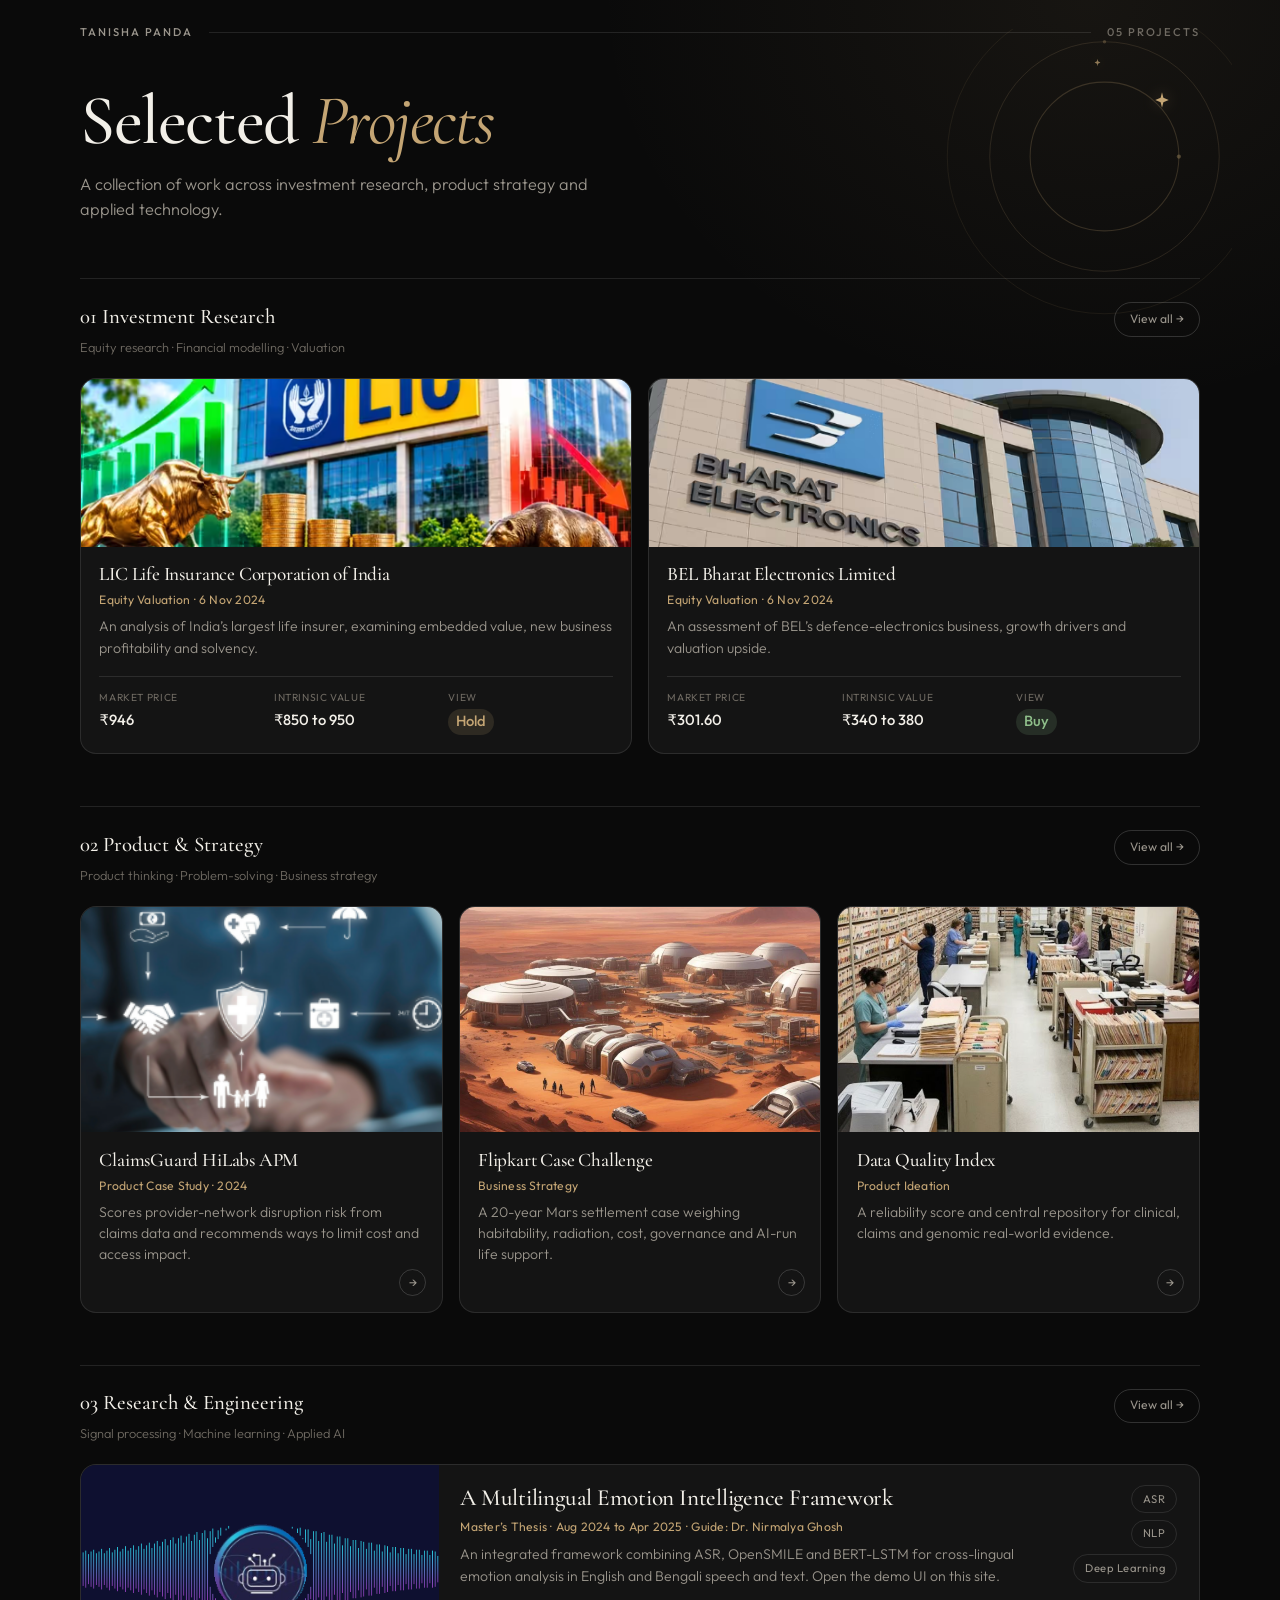
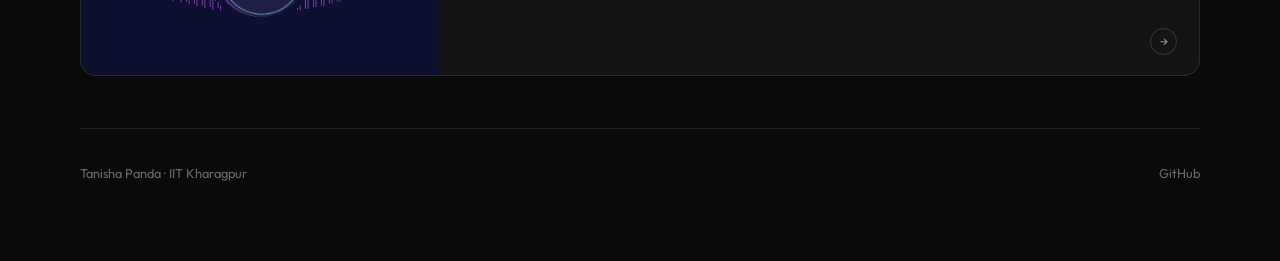
==== index.html @ 68d6434f "Fix Pages folder indexes and expose the emotion demo UI. Co-authored-by: Cursor <cursoragent@cursor." ====
<!DOCTYPE html>
<html lang="en">
<head>
  <meta charset="UTF-8" />
  <meta name="viewport" content="width=device-width, initial-scale=1" />
  <title>Tanisha Panda | Selected Projects</title>
  <meta name="description" content="A collection of work across investment research, product strategy and applied technology." />
  <link rel="preconnect" href="https://fonts.googleapis.com" />
  <link rel="preconnect" href="https://fonts.gstatic.com" crossorigin />
  <link href="https://fonts.googleapis.com/css2?family=Cormorant+Garamond:ital,wght@0,400;0,500;0,600;1,400;1,500&family=Outfit:wght@300;400;500;600&display=swap" rel="stylesheet" />
  <link rel="stylesheet" href="styles.css" />
</head>
<body>
  <div class="page">
    <header class="topbar">
      <a class="brand" href="#top">Tanisha Panda</a>
      <span class="topbar-rule" aria-hidden="true"></span>
      <span class="project-count">05 Projects</span>
    </header>

    <main id="top">
      <section class="hero">
        <div class="orbit-deco" aria-hidden="true">
          <svg class="orbit-rings" viewBox="0 0 320 320" fill="none">
            <circle cx="200" cy="120" r="70" stroke="currentColor" stroke-width="1" opacity="0.22" />
            <circle cx="200" cy="120" r="108" stroke="currentColor" stroke-width="0.9" opacity="0.16" />
            <circle cx="200" cy="120" r="148" stroke="currentColor" stroke-width="0.8" opacity="0.11" />
            <circle cx="270" cy="120" r="2" fill="currentColor" opacity="0.35" />
            <circle cx="200" cy="12" r="1.6" fill="currentColor" opacity="0.28" />
          </svg>
          <svg class="sparkle sparkle-a" viewBox="0 0 24 24" fill="currentColor">
            <path d="M12 1.8L13.85 9.05L21 12L13.85 14.95L12 22.2L10.15 14.95L3 12L10.15 9.05L12 1.8Z" />
          </svg>
          <svg class="sparkle sparkle-b" viewBox="0 0 24 24" fill="currentColor">
            <path d="M12 4L13.2 9.3L18.4 12L13.2 14.7L12 20L10.8 14.7L5.6 12L10.8 9.3L12 4Z" />
          </svg>
        </div>

        <h1>Selected <em>Projects</em></h1>
        <p class="hero-lede">
          A collection of work across investment research, product strategy and applied technology.
        </p>
      </section>

      <!-- 01 Investment Research -->
      <section class="block" id="investment" aria-labelledby="sec-01">
        <div class="block-head">
          <div>
            <p class="block-num" id="sec-01">01 Investment Research</p>
            <p class="block-tags">Equity research · Financial modelling · Valuation</p>
          </div>
          <a class="view-all" href="investment-research/">View all →</a>
        </div>

        <div class="grid-investment">
          <a class="card card-wide" href="investment-research/lic_valuation.pdf">
            <div class="card-media">
              <img src="assets/lic.png" alt="LIC valuation" />
            </div>
            <div class="card-body">
              <h3>LIC Life Insurance Corporation of India</h3>
              <p class="meta">Equity Valuation · 6 Nov 2024</p>
              <p class="desc">
                An analysis of India’s largest life insurer, examining embedded value, new business profitability and solvency.
              </p>
              <dl class="metrics">
                <div>
                  <dt>Market Price</dt>
                  <dd>₹946</dd>
                </div>
                <div>
                  <dt>Intrinsic Value</dt>
                  <dd>₹850 to 950</dd>
                </div>
                <div>
                  <dt>View</dt>
                  <dd class="badge badge-hold">Hold</dd>
                </div>
              </dl>
            </div>
          </a>

          <a class="card card-wide" href="investment-research/Bharat_Electronics_Valuation.pdf">
            <div class="card-media">
              <img src="assets/bel.png" alt="BEL valuation" />
            </div>
            <div class="card-body">
              <h3>BEL Bharat Electronics Limited</h3>
              <p class="meta">Equity Valuation · 6 Nov 2024</p>
              <p class="desc">
                An assessment of BEL’s defence-electronics business, growth drivers and valuation upside.
              </p>
              <dl class="metrics">
                <div>
                  <dt>Market Price</dt>
                  <dd>₹301.60</dd>
                </div>
                <div>
                  <dt>Intrinsic Value</dt>
                  <dd>₹340 to 380</dd>
                </div>
                <div>
                  <dt>View</dt>
                  <dd class="badge badge-buy">Buy</dd>
                </div>
              </dl>
            </div>
          </a>
        </div>
      </section>

      <!-- 02 Product & Strategy -->
      <section class="block" id="product" aria-labelledby="sec-02">
        <div class="block-head">
          <div>
            <p class="block-num" id="sec-02">02 Product &amp; Strategy</p>
            <p class="block-tags">Product thinking · Problem-solving · Business strategy</p>
          </div>
          <a class="view-all" href="presentations/">View all →</a>
        </div>

        <div class="grid-three">
          <a class="card card-stack" href="presentations/20EE38017_HiLabs.pdf">
            <div class="card-media card-media-cover">
              <img src="assets/claimsguard.png" alt="ClaimsGuard" />
            </div>
            <div class="card-body">
              <h3>ClaimsGuard HiLabs APM</h3>
              <p class="meta">Product Case Study · 2024</p>
              <p class="desc">
                Scores provider-network disruption risk from claims data and recommends ways to limit cost and access impact.
              </p>
              <span class="card-arrow" aria-hidden="true">→</span>
            </div>
          </a>

          <a class="card card-stack" href="presentations/20EE38017_flipkart.pdf">
            <div class="card-media card-media-cover">
              <img src="assets/mars.png" alt="Mars settlement case" />
            </div>
            <div class="card-body">
              <h3>Flipkart Case Challenge</h3>
              <p class="meta">Business Strategy</p>
              <p class="desc">
                A 20-year Mars settlement case weighing habitability, radiation, cost, governance and AI-run life support.
              </p>
              <span class="card-arrow" aria-hidden="true">→</span>
            </div>
          </a>

          <a class="card card-stack" href="presentations/Product_Ideation.pdf">
            <div class="card-media card-media-cover">
              <img src="assets/data-quality.png" alt="Data Quality Index" />
            </div>
            <div class="card-body">
              <h3>Data Quality Index</h3>
              <p class="meta">Product Ideation</p>
              <p class="desc">
                A reliability score and central repository for clinical, claims and genomic real-world evidence.
              </p>
              <span class="card-arrow" aria-hidden="true">→</span>
            </div>
          </a>
        </div>
      </section>

      <!-- 03 Research & Engineering -->
      <section class="block" id="research" aria-labelledby="sec-03">
        <div class="block-head">
          <div>
            <p class="block-num" id="sec-03">03 Research &amp; Engineering</p>
            <p class="block-tags">Signal processing · Machine learning · Applied AI</p>
          </div>
          <a class="view-all" href="audio-sentiment-analysis/">View all →</a>
        </div>

        <a class="card card-feature" href="audio-sentiment-analysis/demo/">
          <div class="card-media card-media-cover">
            <img src="assets/emotion.png" alt="Emotion intelligence framework" />
          </div>
          <div class="card-body card-body-feature">
            <div class="feature-copy">
              <h3>A Multilingual Emotion Intelligence Framework</h3>
              <p class="meta">Master’s Thesis · Aug 2024 to Apr 2025 · Guide: Dr. Nirmalya Ghosh</p>
              <p class="desc">
                An integrated framework combining ASR, OpenSMILE and BERT-LSTM for cross-lingual emotion analysis in English and Bengali speech and text. Open the demo UI on this site.
              </p>
            </div>
            <div class="feature-aside">
              <ul class="pills">
                <li>ASR</li>
                <li>NLP</li>
                <li>Deep Learning</li>
              </ul>
              <span class="card-arrow card-arrow-inline" aria-hidden="true">→</span>
            </div>
          </div>
        </a>
      </section>
    </main>

    <footer class="footer">
      <p>Tanisha Panda · IIT Kharagpur</p>
      <a href="https://github.com/Tanisha-io/trex.io" target="_blank" rel="noopener noreferrer">GitHub</a>
    </footer>
  </div>

  <script>
    const observer = new IntersectionObserver(
      (entries) => {
        entries.forEach((entry) => {
          if (entry.isIntersecting) entry.target.classList.add("is-visible");
        });
      },
      { threshold: 0.12 }
    );
    document.querySelectorAll(".block, .hero").forEach((el) => observer.observe(el));
  </script>
</body>
</html>
---- styles.css ----
:root {
  --bg: #0a0a0a;
  --bg-card: #141414;
  --border: rgba(255, 255, 255, 0.1);
  --border-strong: rgba(255, 255, 255, 0.16);
  --text: #f2efe8;
  --text-muted: #9a958c;
  --text-soft: #6f6a62;
  --accent: #c4a574;
  --accent-soft: rgba(196, 165, 116, 0.16);
  --buy: #8fbf8a;
  --hold: #c4a574;
  --radius: 16px;
  --font-display: "Cormorant Garamond", Georgia, serif;
  --font-body: "Outfit", system-ui, sans-serif;
  --max: 1120px;
}

*,
*::before,
*::after {
  box-sizing: border-box;
}

html {
  scroll-behavior: smooth;
}

body {
  margin: 0;
  min-height: 100vh;
  background:
    radial-gradient(ellipse 70% 40% at 85% 0%, rgba(196, 165, 116, 0.07), transparent 55%),
    var(--bg);
  color: var(--text);
  font-family: var(--font-body);
  font-weight: 400;
  font-size: 15px;
  line-height: 1.55;
  -webkit-font-smoothing: antialiased;
}

a {
  color: inherit;
  text-decoration: none;
}

.page {
  position: relative;
  width: min(100% - 2.75rem, var(--max));
  margin: 0 auto;
  padding: 1.5rem 0 4rem;
}

/* Top bar */
.topbar {
  display: flex;
  align-items: center;
  gap: 1rem;
  margin-bottom: 2.75rem;
}

.brand,
.project-count {
  flex-shrink: 0;
  font-size: 0.7rem;
  font-weight: 500;
  letter-spacing: 0.18em;
  text-transform: uppercase;
}

.brand {
  color: var(--text-muted);
}

.project-count {
  color: var(--text-soft);
}

.topbar-rule {
  flex: 1;
  height: 1px;
  background: var(--border);
}

/* Hero + orbital décor */
.hero {
  position: relative;
  margin-bottom: 3.5rem;
  padding-right: min(28%, 220px);
  opacity: 0;
  transform: translateY(18px);
  transition: opacity 0.7s ease, transform 0.7s ease;
}

.hero.is-visible {
  opacity: 1;
  transform: none;
}

.orbit-deco {
  position: absolute;
  top: -3.5rem;
  right: -2rem;
  width: min(340px, 48vw);
  height: min(340px, 48vw);
  color: var(--accent);
  pointer-events: none;
  z-index: 0;
}

.orbit-rings {
  width: 100%;
  height: 100%;
  animation: orbit-spin 60s linear infinite;
}

.sparkle {
  position: absolute;
  color: var(--accent);
  filter: drop-shadow(0 0 8px rgba(196, 165, 116, 0.4));
  animation: sparkle-pulse 3s ease-in-out infinite;
}

.sparkle-a {
  top: 18%;
  right: 18%;
  width: 18px;
  height: 18px;
}

.sparkle-b {
  top: 8%;
  right: 38%;
  width: 11px;
  height: 11px;
  opacity: 0.7;
  animation-delay: 0.9s;
}

@keyframes orbit-spin {
  from { transform: rotate(0deg); }
  to { transform: rotate(360deg); }
}

@keyframes sparkle-pulse {
  0%, 100% { opacity: 0.5; transform: scale(0.92); }
  50% { opacity: 1; transform: scale(1.08); }
}

.hero h1 {
  position: relative;
  z-index: 1;
  margin: 0 0 0.9rem;
  font-family: var(--font-display);
  font-size: clamp(2.8rem, 7vw, 4.4rem);
  font-weight: 500;
  line-height: 1.02;
  letter-spacing: -0.02em;
}

.hero h1 em {
  font-style: italic;
  color: var(--accent);
  font-weight: 400;
}

.hero-lede {
  position: relative;
  z-index: 1;
  margin: 0;
  max-width: 34rem;
  color: var(--text-muted);
  font-size: 1.02rem;
  font-weight: 300;
}

/* Sections */
.block {
  margin-bottom: 3.25rem;
  padding-top: 1.35rem;
  border-top: 1px solid var(--border);
  opacity: 0;
  transform: translateY(22px);
  transition: opacity 0.75s ease, transform 0.75s ease;
}

.block.is-visible {
  opacity: 1;
  transform: none;
}

.block-head {
  display: flex;
  align-items: flex-start;
  justify-content: space-between;
  gap: 1rem;
  margin-bottom: 1.25rem;
}

.block-num {
  margin: 0 0 0.3rem;
  font-family: var(--font-display);
  font-size: 1.3rem;
  font-weight: 500;
}

.block-tags {
  margin: 0;
  font-size: 0.8rem;
  color: var(--text-soft);
  font-weight: 300;
}

.view-all {
  flex-shrink: 0;
  margin-top: 0.1rem;
  padding: 0.42rem 0.95rem;
  border: 1px solid var(--border-strong);
  border-radius: 999px;
  font-size: 0.76rem;
  color: var(--text-muted);
  transition: border-color 0.25s ease, color 0.25s ease, background 0.25s ease;
}

.view-all:hover {
  border-color: var(--accent);
  color: var(--accent);
  background: var(--accent-soft);
}

/* Grids — investment side-by-side like the mock */
.grid-investment {
  display: grid;
  grid-template-columns: 1fr 1fr;
  gap: 1rem;
}

.grid-three {
  display: grid;
  grid-template-columns: repeat(3, 1fr);
  gap: 1rem;
}

/* Cards */
.card {
  display: grid;
  background: var(--bg-card);
  border: 1px solid var(--border);
  border-radius: var(--radius);
  overflow: hidden;
  transition:
    border-color 0.3s ease,
    transform 0.35s ease,
    box-shadow 0.35s ease;
}

.card:hover {
  border-color: var(--border-strong);
  transform: translateY(-3px);
  box-shadow: 0 18px 40px rgba(0, 0, 0, 0.35);
}

.card-wide {
  grid-template-columns: 1fr;
  grid-template-rows: 168px auto;
}

.card-wide .card-media {
  height: 168px;
}

.card-stack {
  grid-template-rows: auto 1fr;
  position: relative;
}

/* Uniform crop for all presentation cards */
.card-stack .card-media {
  aspect-ratio: 16 / 10;
  height: auto;
  width: 100%;
}

.card-feature {
  grid-template-columns: minmax(220px, 32%) 1fr;
  min-height: 210px;
  position: relative;
}

.card-feature .card-media {
  min-height: 210px;
  height: 100%;
}

.card-media {
  position: relative;
  overflow: hidden;
  background: #101010;
}

.card-media img {
  display: block;
  width: 100%;
  height: 100%;
  object-fit: contain;
  object-position: center;
  transition: transform 0.45s ease;
}

/* Cover crop: fills frame uniformly (product + research thumbs) */
.card-media-cover img {
  object-fit: cover;
}

.card-wide .card-media img {
  object-fit: cover;
}

.card:hover .card-media img {
  transform: scale(1.04);
}

.card-body {
  padding: 1.05rem 1.15rem 1.15rem;
  display: flex;
  flex-direction: column;
  gap: 0.3rem;
}

.card-body-feature {
  display: grid;
  grid-template-columns: 1fr auto;
  gap: 1.25rem;
  align-items: stretch;
  padding: 1.25rem 1.35rem;
}

.feature-copy {
  display: flex;
  flex-direction: column;
  gap: 0.35rem;
  min-width: 0;
}

.feature-aside {
  display: flex;
  flex-direction: column;
  align-items: flex-end;
  justify-content: space-between;
  gap: 1rem;
}

.card-body h3 {
  margin: 0;
  font-family: var(--font-display);
  font-size: 1.2rem;
  font-weight: 500;
  letter-spacing: -0.01em;
  line-height: 1.2;
}

.card-feature h3 {
  font-size: 1.45rem;
}

.meta {
  margin: 0;
  font-size: 0.76rem;
  color: var(--accent);
  letter-spacing: 0.02em;
}

.desc {
  margin: 0.1rem 0 0;
  color: var(--text-muted);
  font-size: 0.88rem;
  font-weight: 300;
  line-height: 1.5;
}

.card-stack .desc {
  flex: 1;
  padding-bottom: 1.75rem;
}

.card-arrow {
  position: absolute;
  right: 0.95rem;
  bottom: 0.95rem;
  width: 1.7rem;
  height: 1.7rem;
  display: grid;
  place-items: center;
  border: 1px solid var(--border-strong);
  border-radius: 50%;
  font-size: 0.78rem;
  color: var(--text-muted);
  transition: border-color 0.25s ease, color 0.25s ease, background 0.25s ease;
}

.card-arrow-inline {
  position: static;
}

.card-stack:hover .card-arrow,
.card-feature:hover .card-arrow {
  border-color: var(--accent);
  color: var(--accent);
  background: var(--accent-soft);
}

/* Metrics */
.metrics {
  display: grid;
  grid-template-columns: repeat(3, minmax(0, 1fr));
  gap: 0.65rem;
  margin: 0.8rem 0 0;
  padding-top: 0.8rem;
  border-top: 1px solid var(--border);
}

.metrics div {
  margin: 0;
}

.metrics dt {
  font-size: 0.64rem;
  letter-spacing: 0.06em;
  text-transform: uppercase;
  color: var(--text-soft);
}

.metrics dd {
  margin: 0.18rem 0 0;
  font-size: 0.92rem;
  font-weight: 500;
}

.badge {
  display: inline-block;
  padding: 0.1rem 0.5rem;
  border-radius: 999px;
  font-size: 0.76rem;
  font-weight: 500;
}

.badge-hold {
  color: var(--hold);
  background: rgba(196, 165, 116, 0.15);
}

.badge-buy {
  color: var(--buy);
  background: rgba(143, 191, 138, 0.15);
}

/* Pills */
.pills {
  display: flex;
  flex-direction: column;
  align-items: flex-end;
  flex-wrap: wrap;
  gap: 0.4rem;
  list-style: none;
  margin: 0;
  padding: 0;
}

.pills li {
  padding: 0.28rem 0.7rem;
  border: 1px solid var(--border);
  border-radius: 999px;
  font-size: 0.7rem;
  color: var(--text-muted);
  letter-spacing: 0.04em;
  white-space: nowrap;
}

/* Footer */
.footer {
  display: flex;
  justify-content: space-between;
  align-items: center;
  margin-top: 1.5rem;
  padding-top: 1.4rem;
  border-top: 1px solid var(--border);
  color: var(--text-soft);
  font-size: 0.8rem;
}

.footer a:hover {
  color: var(--accent);
}

/* Responsive */
@media (max-width: 960px) {
  .grid-investment {
    grid-template-columns: 1fr;
  }

  .card-wide {
    grid-template-columns: 200px 1fr;
    grid-template-rows: auto;
  }

  .card-wide .card-media {
    height: auto;
    min-height: 160px;
  }
}

@media (max-width: 860px) {
  .grid-three {
    grid-template-columns: 1fr;
  }

  .card-stack .card-media {
    aspect-ratio: 16 / 9;
  }

  .card-wide,
  .card-feature {
    grid-template-columns: 1fr;
  }

  .card-wide .card-media,
  .card-feature .card-media {
    min-height: 160px;
    height: 180px;
  }

  .card-body-feature {
    grid-template-columns: 1fr;
  }

  .feature-aside {
    flex-direction: row;
    align-items: center;
    justify-content: space-between;
  }

  .pills {
    flex-direction: row;
    align-items: center;
  }

  .block-head {
    flex-direction: column;
    align-items: flex-start;
  }

  .hero {
    padding-right: 0;
  }
}

@media (max-width: 520px) {
  .page {
    width: min(100% - 1.4rem, var(--max));
  }

  .metrics {
    grid-template-columns: 1fr;
  }

  .orbit-deco {
    width: 180px;
    height: 180px;
    top: -2rem;
    right: -1rem;
    opacity: 0.65;
  }
}

.hero-compact {
  margin-bottom: 2rem;
  padding-right: 0;
}

.hero-compact h1 {
  margin-bottom: 0.5rem;
}

.back-link {
  display: inline-block;
  margin-top: 1.25rem;
}

.cta-row {
  display: flex;
  flex-wrap: wrap;
  gap: 1rem 1.5rem;
  align-items: center;
  margin: 1.25rem 0 0;
}

.cta-primary {
  display: inline-flex;
  align-items: center;
  padding: 0.55rem 1rem;
  border: 1px solid var(--border-strong);
  border-radius: 999px;
  background: var(--accent-soft);
  color: var(--accent);
  font-size: 0.8rem;
  font-weight: 500;
  letter-spacing: 0.04em;
}

.cta-primary:hover {
  border-color: var(--accent);
}

.feature-copy code {
  font-size: 0.85em;
  color: var(--accent);
}

@media (prefers-reduced-motion: reduce) {
  .orbit-rings,
  .sparkle {
    animation: none;
  }
}
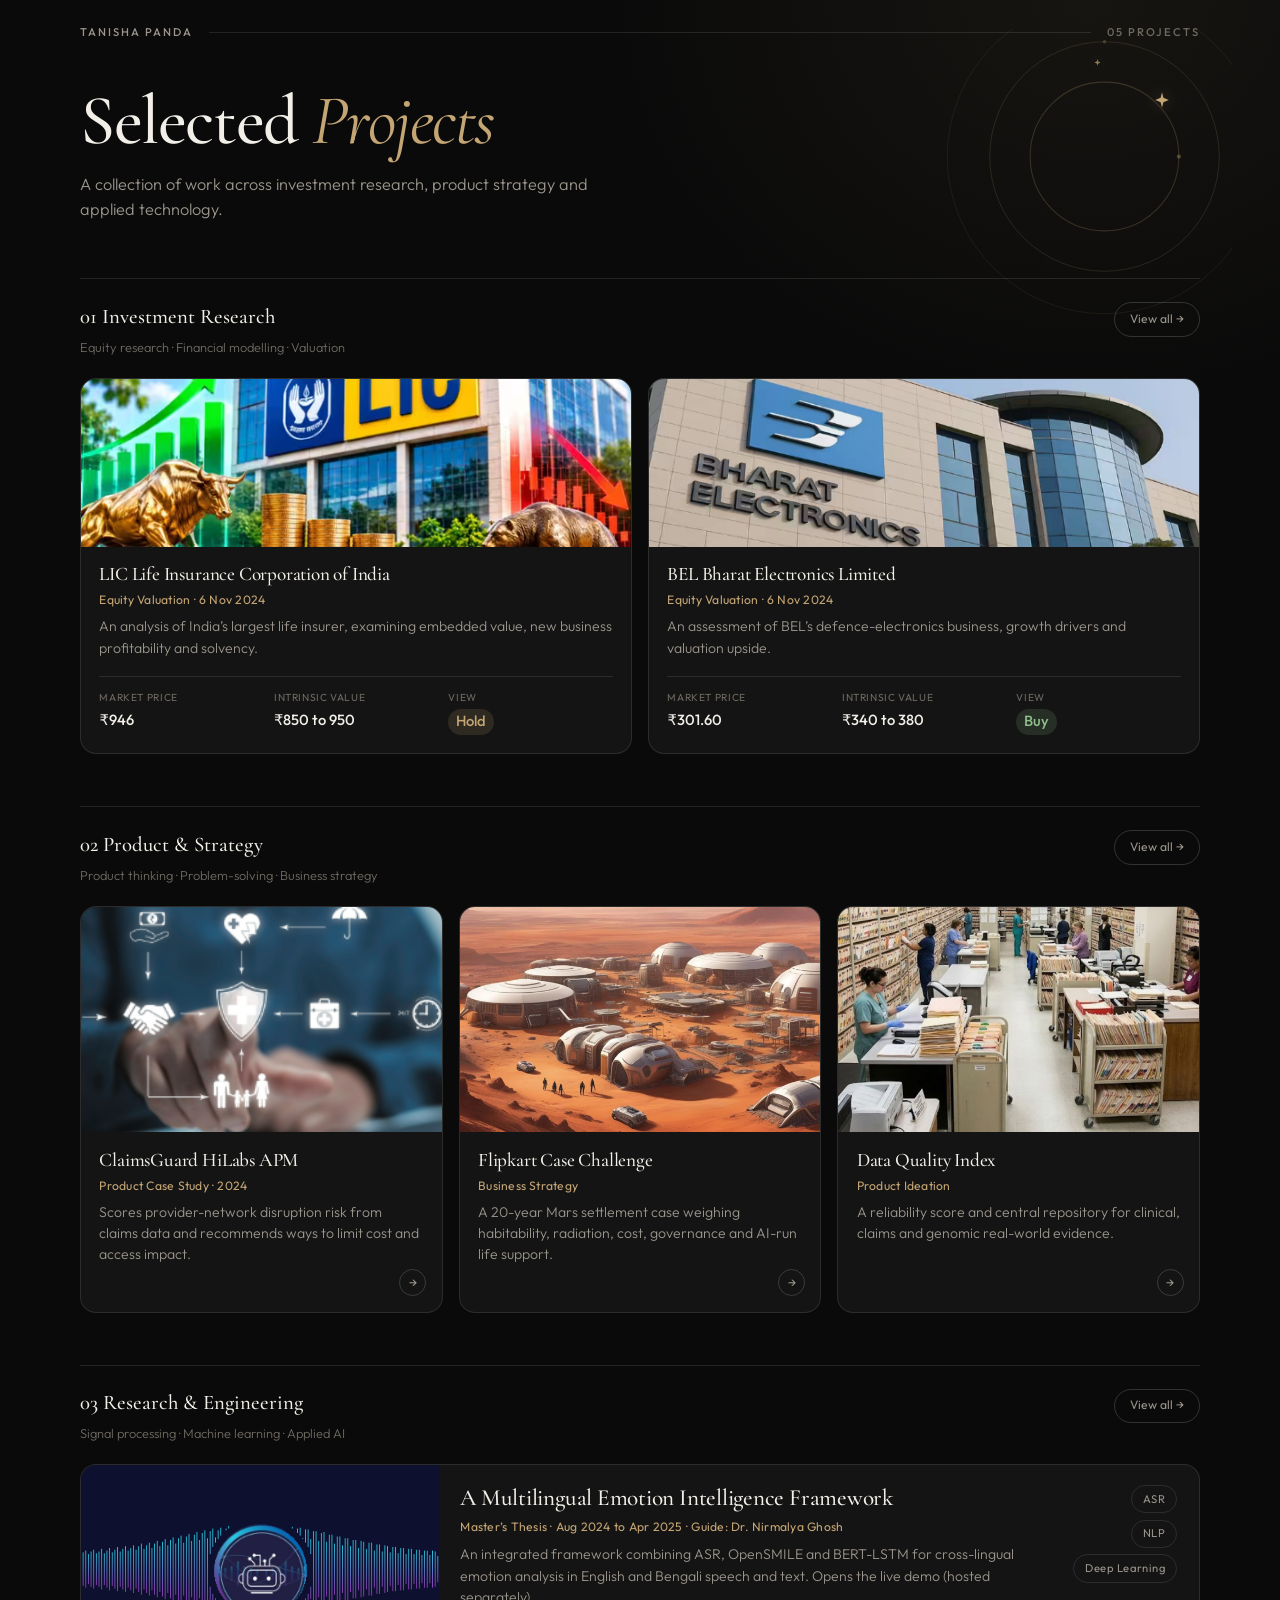
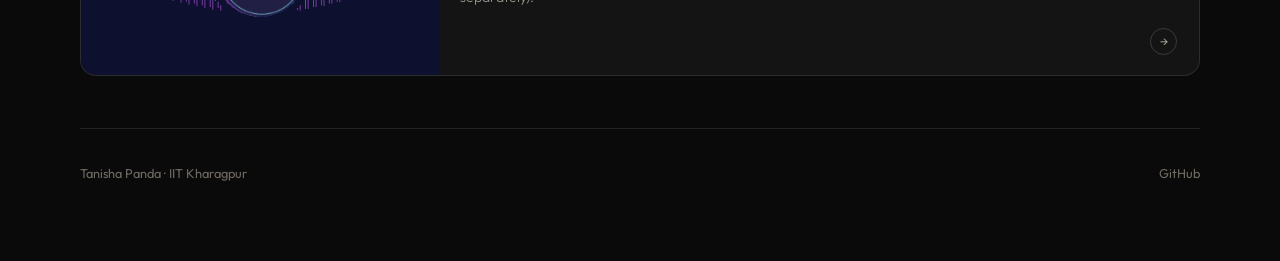
==== commit a3780cd2: "Point the emotion card at a separate Hugging Face demo host. Co-authored-by: Cursor <cursoragent@cur" ====
--- a/index.html
+++ b/index.html
@@ -174,7 +174,7 @@
           <a class="view-all" href="audio-sentiment-analysis/">View all →</a>
         </div>
 
-        <a class="card card-feature" href="audio-sentiment-analysis/demo/">
+        <a class="card card-feature" data-emotion-demo href="https://tanisha-io-voice-emotion.hf.space" target="_blank" rel="noopener noreferrer">
           <div class="card-media card-media-cover">
             <img src="assets/emotion.png" alt="Emotion intelligence framework" />
           </div>
@@ -183,7 +183,7 @@
               <h3>A Multilingual Emotion Intelligence Framework</h3>
               <p class="meta">Master’s Thesis · Aug 2024 to Apr 2025 · Guide: Dr. Nirmalya Ghosh</p>
               <p class="desc">
-                An integrated framework combining ASR, OpenSMILE and BERT-LSTM for cross-lingual emotion analysis in English and Bengali speech and text. Open the demo UI on this site.
+                An integrated framework combining ASR, OpenSMILE and BERT-LSTM for cross-lingual emotion analysis in English and Bengali speech and text. Opens the live demo (hosted separately).
               </p>
             </div>
             <div class="feature-aside">
@@ -205,6 +205,12 @@
     </footer>
   </div>
 
+  <script src="demo-config.js"></script>
+  <script>
+    document.querySelectorAll("[data-emotion-demo]").forEach((el) => {
+      if (window.EMOTION_DEMO_URL) el.href = window.EMOTION_DEMO_URL;
+    });
+  </script>
   <script>
     const observer = new IntersectionObserver(
       (entries) => {
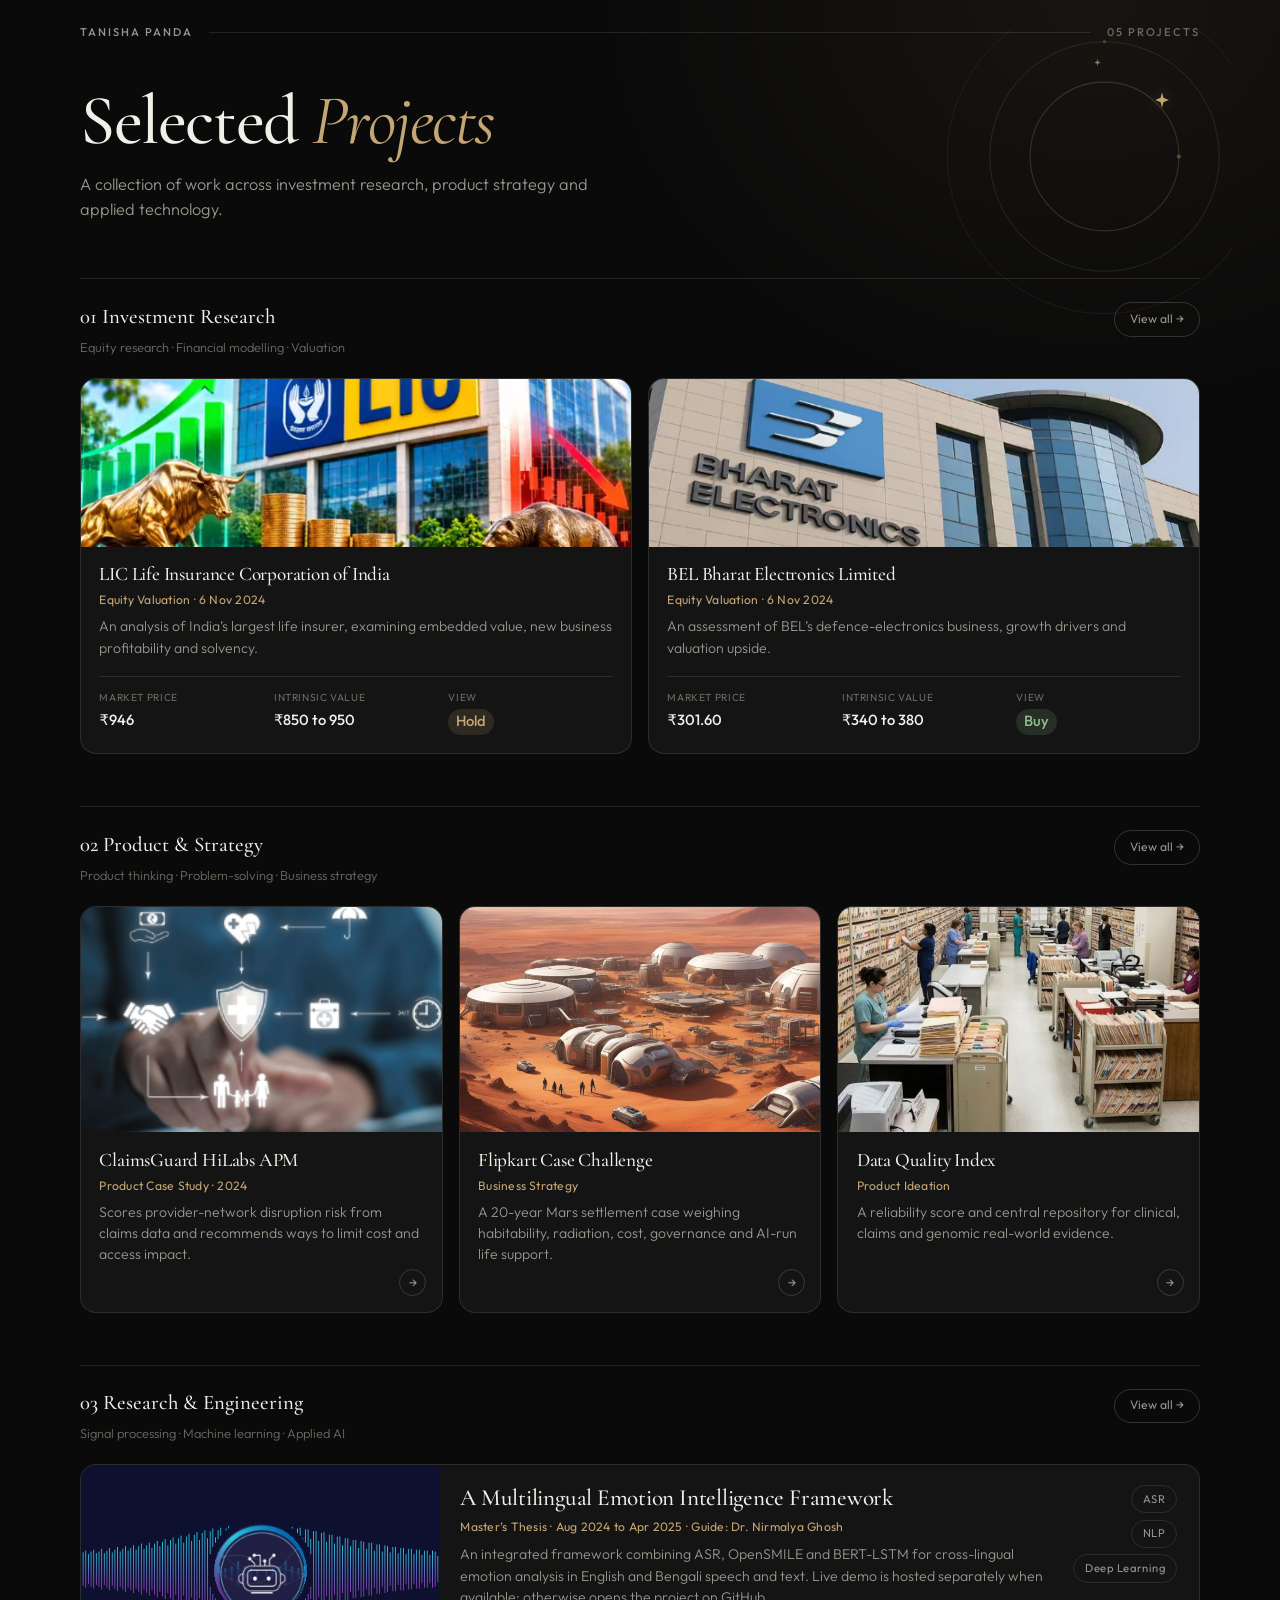
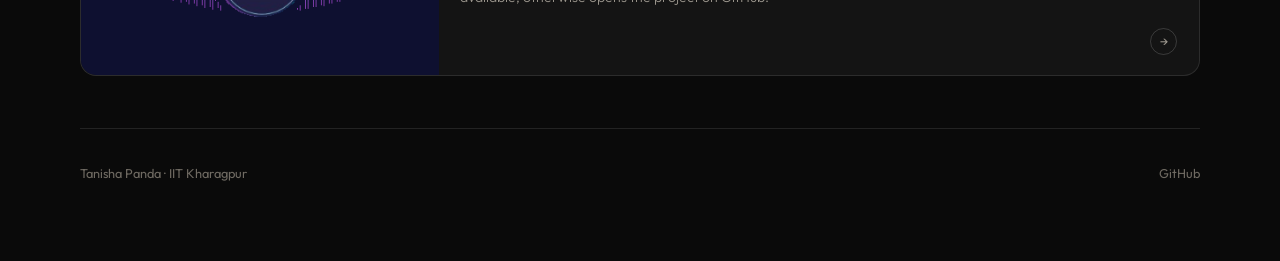
==== commit 990f739f: "Fall back emotion demo links until a paid host is available. Co-authored-by: Cursor <cursoragent@cur" ====
--- a/index.html
+++ b/index.html
@@ -174,7 +174,7 @@
           <a class="view-all" href="audio-sentiment-analysis/">View all →</a>
         </div>
 
-        <a class="card card-feature" data-emotion-demo href="https://tanisha-io-voice-emotion.hf.space" target="_blank" rel="noopener noreferrer">
+        <a class="card card-feature" data-emotion-demo href="https://github.com/Tanisha-io/trex.io/tree/main/audio-sentiment-analysis" target="_blank" rel="noopener noreferrer">
           <div class="card-media card-media-cover">
             <img src="assets/emotion.png" alt="Emotion intelligence framework" />
           </div>
@@ -183,7 +183,7 @@
               <h3>A Multilingual Emotion Intelligence Framework</h3>
               <p class="meta">Master’s Thesis · Aug 2024 to Apr 2025 · Guide: Dr. Nirmalya Ghosh</p>
               <p class="desc">
-                An integrated framework combining ASR, OpenSMILE and BERT-LSTM for cross-lingual emotion analysis in English and Bengali speech and text. Opens the live demo (hosted separately).
+                An integrated framework combining ASR, OpenSMILE and BERT-LSTM for cross-lingual emotion analysis in English and Bengali speech and text. Live demo is hosted separately when available; otherwise opens the project on GitHub.
               </p>
             </div>
             <div class="feature-aside">
@@ -208,7 +208,8 @@
   <script src="demo-config.js"></script>
   <script>
     document.querySelectorAll("[data-emotion-demo]").forEach((el) => {
-      if (window.EMOTION_DEMO_URL) el.href = window.EMOTION_DEMO_URL;
+      const url = window.EMOTION_DEMO_URL || window.EMOTION_FALLBACK_URL;
+      if (url) el.href = url;
     });
   </script>
   <script>
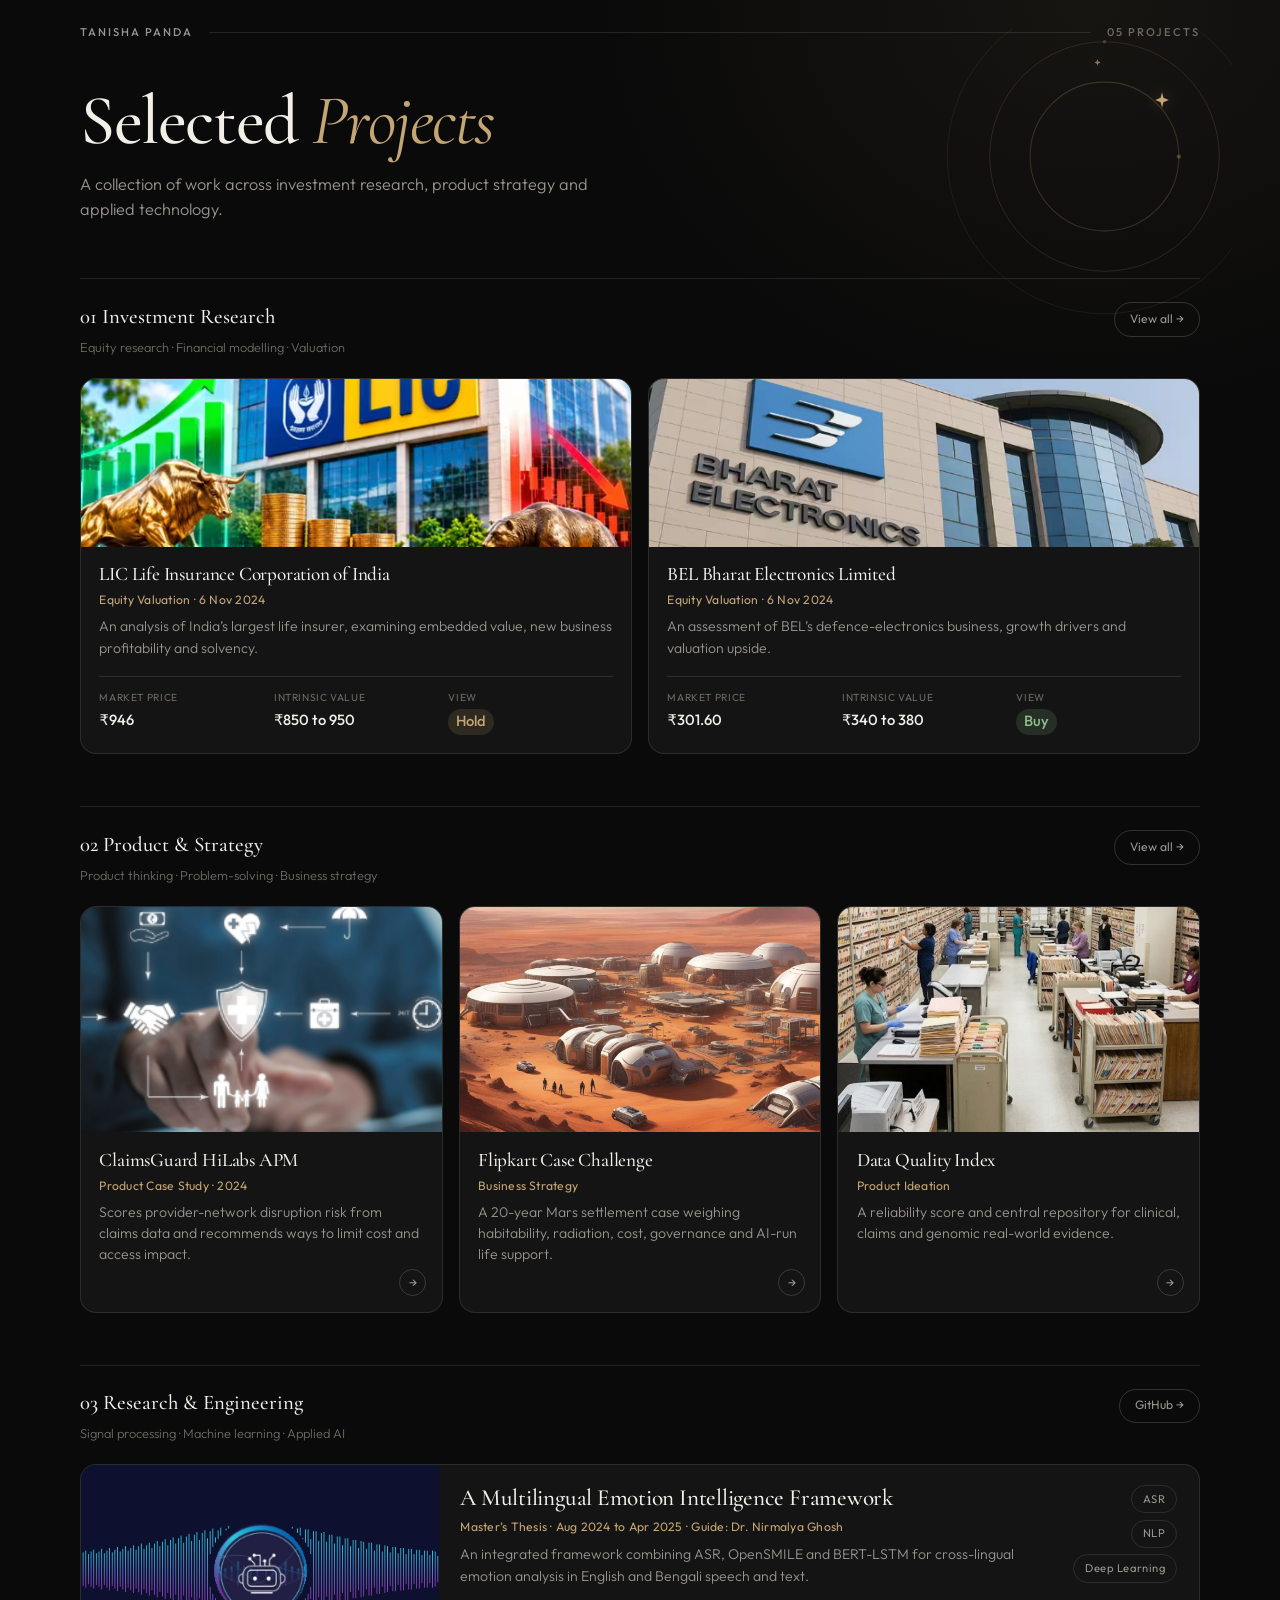
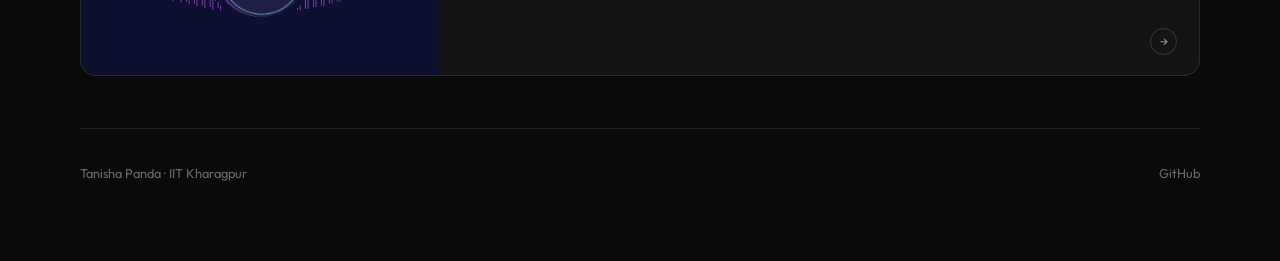
==== commit 82f8f4ff: "Point research links at GitHub and drop deferred demo hosting files. Co-authored-by: Cursor <cursora" ====
--- a/index.html
+++ b/index.html
@@ -171,10 +171,10 @@
             <p class="block-num" id="sec-03">03 Research &amp; Engineering</p>
             <p class="block-tags">Signal processing · Machine learning · Applied AI</p>
           </div>
-          <a class="view-all" href="audio-sentiment-analysis/">View all →</a>
-        </div>
-
-        <a class="card card-feature" data-emotion-demo href="https://github.com/Tanisha-io/trex.io/tree/main/audio-sentiment-analysis" target="_blank" rel="noopener noreferrer">
+          <a class="view-all" href="https://github.com/Tanisha-io/trex.io/tree/main/audio-sentiment-analysis" target="_blank" rel="noopener noreferrer">GitHub →</a>
+        </div>
+
+        <a class="card card-feature" href="https://github.com/Tanisha-io/trex.io/tree/main/audio-sentiment-analysis" target="_blank" rel="noopener noreferrer">
           <div class="card-media card-media-cover">
             <img src="assets/emotion.png" alt="Emotion intelligence framework" />
           </div>
@@ -183,7 +183,7 @@
               <h3>A Multilingual Emotion Intelligence Framework</h3>
               <p class="meta">Master’s Thesis · Aug 2024 to Apr 2025 · Guide: Dr. Nirmalya Ghosh</p>
               <p class="desc">
-                An integrated framework combining ASR, OpenSMILE and BERT-LSTM for cross-lingual emotion analysis in English and Bengali speech and text. Live demo is hosted separately when available; otherwise opens the project on GitHub.
+                An integrated framework combining ASR, OpenSMILE and BERT-LSTM for cross-lingual emotion analysis in English and Bengali speech and text.
               </p>
             </div>
             <div class="feature-aside">
@@ -205,13 +205,6 @@
     </footer>
   </div>
 
-  <script src="demo-config.js"></script>
-  <script>
-    document.querySelectorAll("[data-emotion-demo]").forEach((el) => {
-      const url = window.EMOTION_DEMO_URL || window.EMOTION_FALLBACK_URL;
-      if (url) el.href = url;
-    });
-  </script>
   <script>
     const observer = new IntersectionObserver(
       (entries) => {
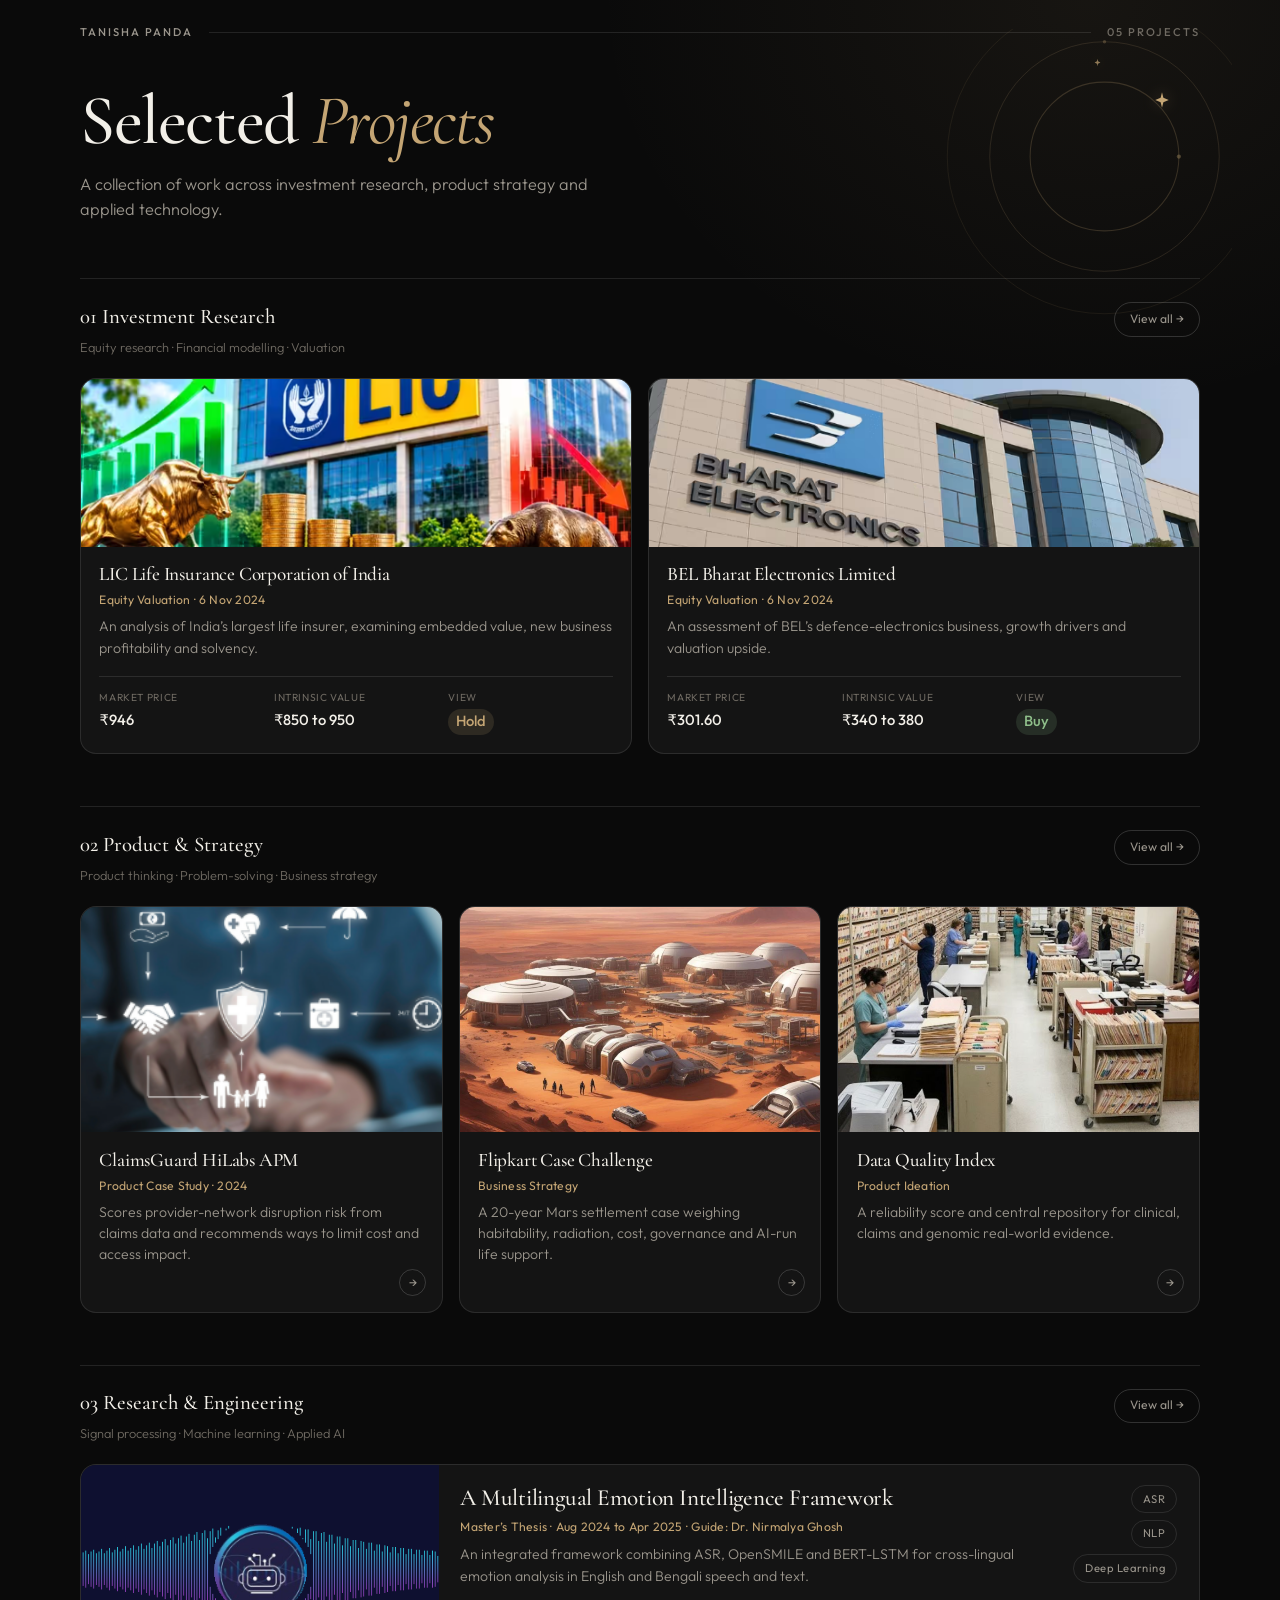
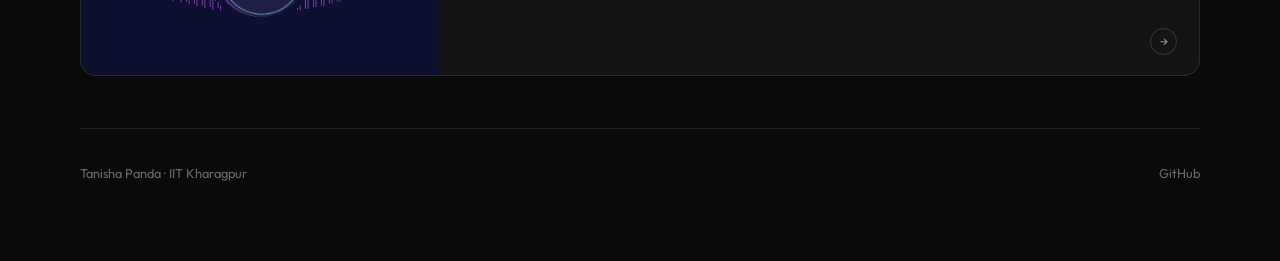
==== commit 4bb7d0cc: "Add engineering-research folder and move the emotion project under it. Co-authored-by: Cursor <curso" ====
--- a/index.html
+++ b/index.html
@@ -171,10 +171,10 @@
             <p class="block-num" id="sec-03">03 Research &amp; Engineering</p>
             <p class="block-tags">Signal processing · Machine learning · Applied AI</p>
           </div>
-          <a class="view-all" href="https://github.com/Tanisha-io/trex.io/tree/main/audio-sentiment-analysis" target="_blank" rel="noopener noreferrer">GitHub →</a>
-        </div>
-
-        <a class="card card-feature" href="https://github.com/Tanisha-io/trex.io/tree/main/audio-sentiment-analysis" target="_blank" rel="noopener noreferrer">
+          <a class="view-all" href="engineering-research/">View all →</a>
+        </div>
+
+        <a class="card card-feature" href="https://github.com/Tanisha-io/trex.io/tree/main/engineering-research/audio-sentiment-analysis" target="_blank" rel="noopener noreferrer">
           <div class="card-media card-media-cover">
             <img src="assets/emotion.png" alt="Emotion intelligence framework" />
           </div>
